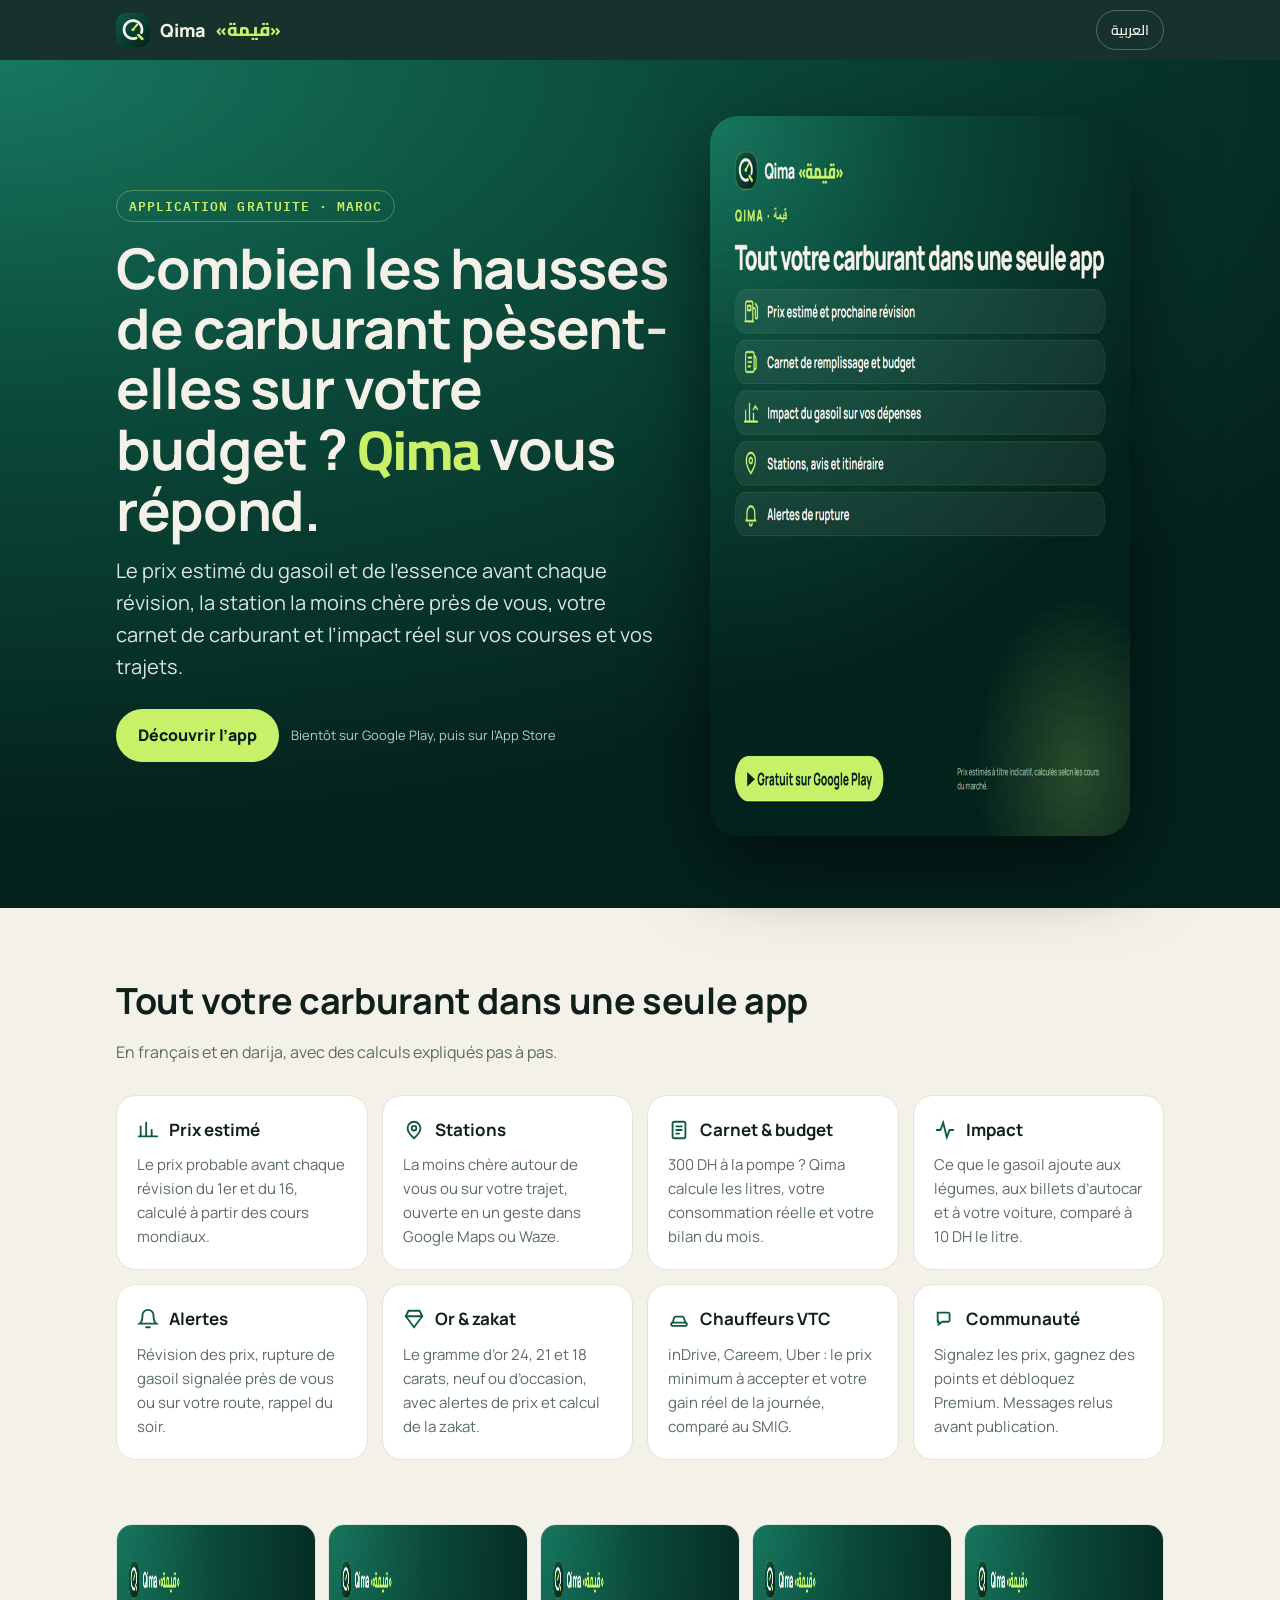
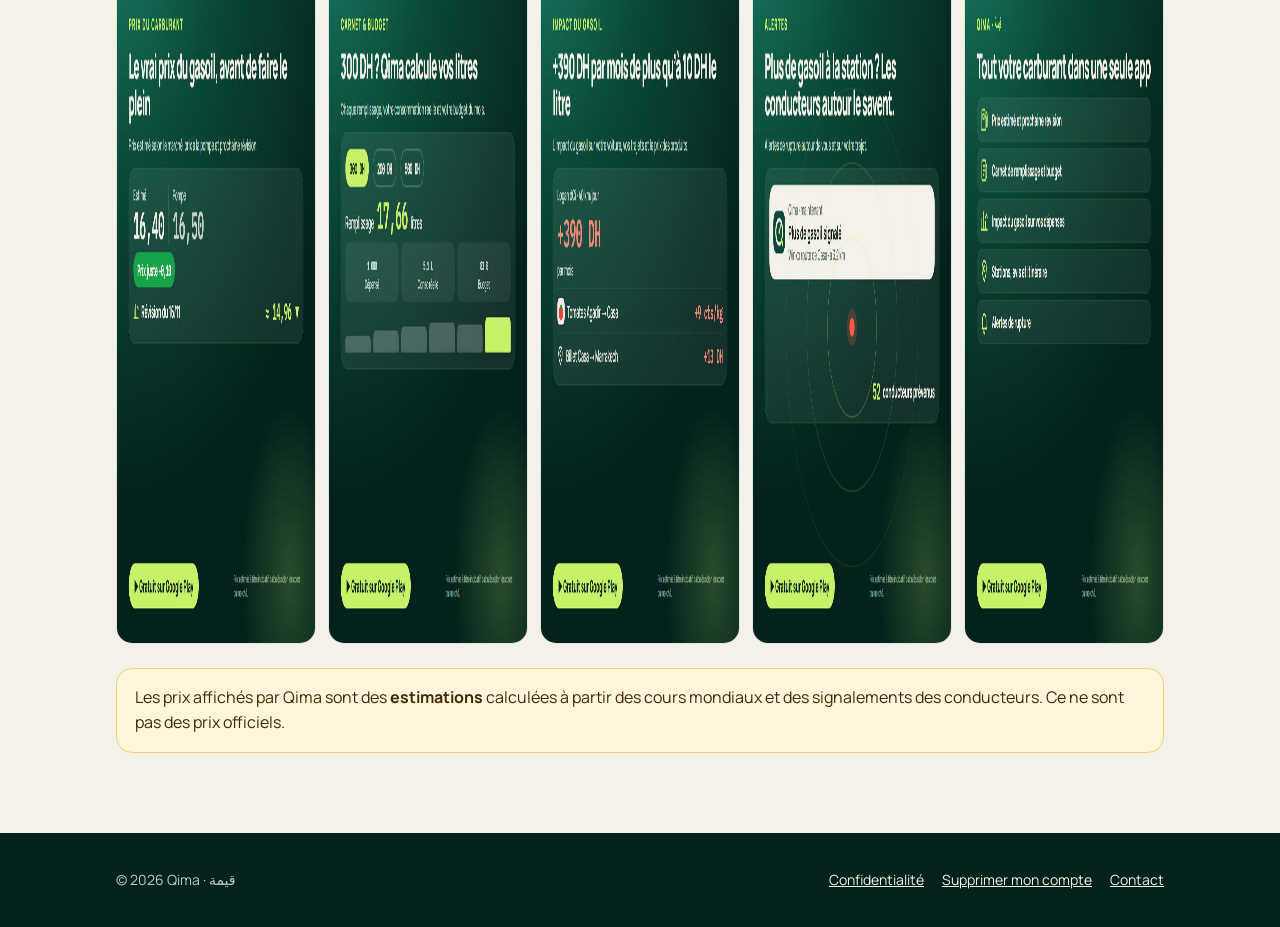
==== index.html @ 01ecdcae "Site Qima : accueil FR/AR, confidentialité, suppression de compte, app-ads.txt Co-Authored-By: Claud" ====
<!doctype html>
<html lang="fr" data-lang="fr">
<head>
  <meta charset="utf-8">
  <meta name="viewport" content="width=device-width, initial-scale=1">
  <title>Qima · قيمة — Carburant, budget et impact au Maroc</title>
  <meta name="description" content="Qima estime le prix du gasoil et de l’essence avant chaque révision, trouve la station la moins chère, suit votre carnet de carburant et mesure l’impact des hausses sur votre budget. Gratuit, en français et en darija.">
  <meta property="og:title" content="Qima · قيمة — شحال التأثير دالزيادات دالمحروقات على جيبك؟">
  <meta property="og:description" content="Prix estimé du carburant, stations les moins chères, carnet, budget, impact, or et zakat.">
  <meta property="og:image" content="assets/tout-fr.jpg">
  <link rel="icon" href="assets/icon.png">
  <link rel="preconnect" href="https://fonts.googleapis.com">
  <link rel="preconnect" href="https://fonts.gstatic.com" crossorigin>
  <link href="https://fonts.googleapis.com/css2?family=Cairo:wght@500;700;800&family=IBM+Plex+Mono:wght@600&family=Manrope:wght@500;700;800&display=swap" rel="stylesheet">
  <link rel="stylesheet" href="assets/style.css">
  <script src="assets/lang.js"></script>
</head>
<body>
  <header class="top">
    <div class="wrap">
      <a class="brand" href="./"><img src="assets/icon.png" alt="">Qima <span class="q">«قيمة»</span></a>
      <button class="lang" onclick="qimaToggleLang()"><span class="fr">العربية</span><span class="ar">Français</span></button>
    </div>
  </header>

  <main>
    <div class="hero">
      <div class="wrap">
        <div>
          <span class="kicker"><span class="fr">Application gratuite · Maroc</span><span class="ar">تطبيق مجاني · المغرب</span></span>
          <h1 class="fr">Combien les hausses de carburant pèsent-elles sur votre budget&nbsp;? <span class="q">Qima</span> vous répond.</h1>
          <h1 class="ar" dir="rtl">شحال التأثير دالزيادات دالمحروقات على جيبك؟ <span class="q">«قيمة»</span> كتجاوبك.</h1>
          <p class="lead fr">Le prix estimé du gasoil et de l’essence avant chaque révision, la station la moins chère près de vous, votre carnet de carburant et l’impact réel sur vos courses et vos trajets.</p>
          <p class="lead ar" dir="rtl">الثمن المقدّر ديال المازوط و الليصانص قبل كل مراجعة، أرخص سطاسيون قريبة منك، الدفتر ديال التعميرات، و التأثير الحقيقي على القضيان و السفر.</p>
          <div class="cta">
            <a class="btn" href="#fonctions"><span class="fr">Découvrir l’app</span><span class="ar">اكتشف التطبيق</span></a>
            <span class="soon"><span class="fr">Bientôt sur Google Play, puis sur l’App Store</span><span class="ar">قريباً على Google Play، و من بعد App Store</span></span>
          </div>
        </div>
        <figure>
          <img class="fr" src="assets/tout-fr.jpg" alt="Aperçu de l’application Qima" width="720" height="720">
          <img class="ar" src="assets/tout-darija.jpg" alt="معاينة تطبيق قيمة" width="720" height="720">
        </figure>
      </div>
    </div>

    <section id="fonctions">
      <div class="wrap">
        <h2 class="fr">Tout votre carburant dans une seule app</h2>
        <h2 class="ar" dir="rtl">كلشي على المازوط و الليصانص فتطبيق واحد</h2>
        <p class="sub fr">En français et en darija, avec des calculs expliqués pas à pas.</p>
        <p class="sub ar" dir="rtl">بالفرنسية و بالدارجة، و الحساب مشروح خطوة بخطوة.</p>
        <div class="grid">
          <div class="feat"><div class="ic"><svg width="22" height="22" viewBox="0 0 24 24" fill="none" stroke="currentColor" stroke-width="2" stroke-linecap="round"><path d="M4 19V8m6 11V4m6 15v-7m6 7H2"/></svg></div>
            <h3 class="fr">Prix estimé</h3><h3 class="ar">الثمن المقدّر</h3>
            <p class="fr">Le prix probable avant chaque révision du 1er et du 16, calculé à partir des cours mondiaux.</p><p class="ar">الثمن المحتمل قبل كل مراجعة (1 و 16)، محسوب من الأسعار العالمية.</p></div>
          <div class="feat"><div class="ic"><svg width="22" height="22" viewBox="0 0 24 24" fill="none" stroke="currentColor" stroke-width="2" stroke-linecap="round"><path d="M12 21s-7-6.2-7-11a7 7 0 0 1 14 0c0 4.8-7 11-7 11z"/><circle cx="12" cy="10" r="2.5"/></svg></div>
            <h3 class="fr">Stations</h3><h3 class="ar">السطاسيونات</h3>
            <p class="fr">La moins chère autour de vous ou sur votre trajet, ouverte en un geste dans Google Maps ou Waze.</p><p class="ar">أرخص وحدة قريبة منك ولا فالطريق، و كتحلها ف Google Maps ولا Waze.</p></div>
          <div class="feat"><div class="ic"><svg width="22" height="22" viewBox="0 0 24 24" fill="none" stroke="currentColor" stroke-width="2" stroke-linecap="round"><rect x="5" y="3" width="14" height="18" rx="2"/><path d="M9 8h6M9 12h6M9 16h3"/></svg></div>
            <h3 class="fr">Carnet & budget</h3><h3 class="ar">الدفتر و الميزانية</h3>
            <p class="fr">300 DH à la pompe ? Qima calcule les litres, votre consommation réelle et votre bilan du mois.</p><p class="ar">عمّرتي ب 300 درهم؟ «قيمة» كتحسب اللترات، الاستهلاك الحقيقي و حساب الشهر.</p></div>
          <div class="feat"><div class="ic"><svg width="22" height="22" viewBox="0 0 24 24" fill="none" stroke="currentColor" stroke-width="2" stroke-linecap="round"><path d="M3 12h4l3-8 4 16 3-8h4"/></svg></div>
            <h3 class="fr">Impact</h3><h3 class="ar">التأثير</h3>
            <p class="fr">Ce que le gasoil ajoute aux légumes, aux billets d’autocar et à votre voiture, comparé à 10 DH le litre.</p><p class="ar">شحال كيزيد المازوط فالخضرة، فتذاكر الكار و فالطوموبيل ديالك، مقارنة ب 10 دراهم.</p></div>
          <div class="feat"><div class="ic"><svg width="22" height="22" viewBox="0 0 24 24" fill="none" stroke="currentColor" stroke-width="2" stroke-linecap="round"><path d="M6 8a6 6 0 0 1 12 0c0 7 3 9 3 9H3s3-2 3-9"/><path d="M10 21h4"/></svg></div>
            <h3 class="fr">Alertes</h3><h3 class="ar">التنبيهات</h3>
            <p class="fr">Révision des prix, rupture de gasoil signalée près de vous ou sur votre route, rappel du soir.</p><p class="ar">مراجعة الأثمنة، سالا المازوط قريب منك ولا فالطريق، و تذكير فالليل.</p></div>
          <div class="feat"><div class="ic"><svg width="22" height="22" viewBox="0 0 24 24" fill="none" stroke="currentColor" stroke-width="2" stroke-linecap="round"><path d="M6 3h12l3 6-9 12L3 9z"/><path d="M3 9h18"/></svg></div>
            <h3 class="fr">Or & zakat</h3><h3 class="ar">الذهب و الزكاة</h3>
            <p class="fr">Le gramme d’or 24, 21 et 18 carats, neuf ou d’occasion, avec alertes de prix et calcul de la zakat.</p><p class="ar">ثمن الغرام 24، 21 و 18 قيراط، جديد ولا كسر، مع التنبيهات و حساب الزكاة.</p></div>
          <div class="feat"><div class="ic"><svg width="22" height="22" viewBox="0 0 24 24" fill="none" stroke="currentColor" stroke-width="2" stroke-linecap="round"><path d="M5 16l1.6-5.2A2 2 0 0 1 8.5 9.4h7a2 2 0 0 1 1.9 1.4L19 16"/><rect x="3.5" y="16" width="17" height="3.5" rx="1.2"/></svg></div>
            <h3 class="fr">Chauffeurs VTC</h3><h3 class="ar">سائقي VTC</h3>
            <p class="fr">inDrive, Careem, Uber : le prix minimum à accepter et votre gain réel de la journée, comparé au SMIG.</p><p class="ar">إندرايف، كريم، أوبر: أقل ثمن تقبل و الربح الحقيقي ديال النهار، مقارنة مع SMIG.</p></div>
          <div class="feat"><div class="ic"><svg width="22" height="22" viewBox="0 0 24 24" fill="none" stroke="currentColor" stroke-width="2" stroke-linecap="round"><path d="M4 5h11a2 2 0 0 1 2 2v6a2 2 0 0 1-2 2H9l-4 3v-3H4z"/></svg></div>
            <h3 class="fr">Communauté</h3><h3 class="ar">المجتمع</h3>
            <p class="fr">Signalez les prix, gagnez des points et débloquez Premium. Messages relus avant publication.</p><p class="ar">بلّغ على الثمن، ربح النقاط و خود Premium. الرسائل كتراجع قبل النشر.</p></div>
        </div>
      </div>
    </section>

    <section style="padding-top:0">
      <div class="wrap">
        <div class="gallery fr">
          <img src="assets/prix-fr.jpg" alt="Prix estimé" loading="lazy" width="720" height="720"><img src="assets/carnet-fr.jpg" alt="Carnet de carburant" loading="lazy" width="720" height="720"><img src="assets/impact-fr.jpg" alt="Impact" loading="lazy" width="720" height="720"><img src="assets/alertes-fr.jpg" alt="Alertes" loading="lazy" width="720" height="720"><img src="assets/tout-fr.jpg" alt="Toutes les fonctions" loading="lazy" width="720" height="720">
        </div>
        <div class="gallery ar">
          <img src="assets/prix-darija.jpg" alt="الثمن المقدّر" loading="lazy" width="720" height="720"><img src="assets/carnet-darija.jpg" alt="الدفتر" loading="lazy" width="720" height="720"><img src="assets/impact-darija.jpg" alt="التأثير" loading="lazy" width="720" height="720"><img src="assets/alertes-darija.jpg" alt="التنبيهات" loading="lazy" width="720" height="720"><img src="assets/tout-darija.jpg" alt="كلشي" loading="lazy" width="720" height="720">
        </div>
        <p class="note fr" style="margin-top:24px">Les prix affichés par Qima sont des <b>estimations</b> calculées à partir des cours mondiaux et des signalements des conducteurs. Ce ne sont pas des prix officiels.</p>
        <p class="note ar" dir="rtl" style="margin-top:24px">الأثمنة اللي كيعطي «قيمة» <b>تقديرية</b>، محسوبة من الأسعار العالمية و التبليغات ديال السائقين. ماشي أثمنة رسمية.</p>
      </div>
    </section>
  </main>

  <footer>
    <div class="wrap">
      <div>© 2026 Qima · قيمة</div>
      <nav>
        <a href="confidentialite.html"><span class="fr">Confidentialité</span><span class="ar">الخصوصية</span></a>
        <a href="suppression-compte.html"><span class="fr">Supprimer mon compte</span><span class="ar">حذف الحساب</span></a>
        <a href="mailto:qima.app2026@gmail.com">Contact</a>
      </nav>
    </div>
  </footer>
</body>
</html>
---- assets/style.css ----
:root {
  --deep: #04221c; --forest: #0b4a3a; --green: #0E5A45; --teal: #17775f;
  --lime: #C8F169; --cream: #F4F1E8; --ink: #0f1f1a; --mute: #5b6b65; --line: #dfe5df; --card: #ffffff; --bg: #F4F1E8;
}
@media (prefers-color-scheme: dark) {
  :root { --ink: #eef3ee; --mute: #a9b8b1; --line: #1f3b33; --card: #0d2a23; --bg: #061b16; }
}
* { box-sizing: border-box; }
html { -webkit-text-size-adjust: 100%; }
body { margin: 0; background: var(--bg); color: var(--ink); font: 16px/1.6 'Manrope', system-ui, sans-serif; }
[lang="ar"], [dir="rtl"] { font-family: 'Cairo', 'Manrope', system-ui, sans-serif; }
a { color: inherit; }
.wrap { max-width: 1080px; margin: 0 auto; padding: 0 16px; }

/* Langue : on n'affiche que le bloc de la langue choisie */
html[data-lang="fr"] .ar, html[data-lang="ar"] .fr { display: none !important; }

.top { position: sticky; top: 0; z-index: 10; background: color-mix(in srgb, var(--deep) 92%, transparent); backdrop-filter: blur(8px); color: var(--cream); }
.top .wrap { display: flex; align-items: center; justify-content: space-between; height: 60px; gap: 12px; }
.brand { display: flex; align-items: center; gap: 10px; font-weight: 800; text-decoration: none; font-size: 18px; }
.brand img { width: 34px; height: 34px; border-radius: 10px; }
.brand .q { font-family: 'Cairo', sans-serif; color: var(--lime); }
.lang { border: 1px solid #ffffff44; background: transparent; color: var(--cream); border-radius: 999px; padding: 6px 14px; font: 600 14px 'Cairo', 'Manrope', sans-serif; cursor: pointer; }

.hero { background: radial-gradient(120% 90% at 0% 0%, var(--teal) 0%, var(--forest) 45%, var(--deep) 100%); color: var(--cream); padding: 56px 0 72px; }
html[data-lang="ar"] .hero { background: radial-gradient(120% 90% at 100% 0%, var(--teal) 0%, var(--forest) 45%, var(--deep) 100%); }
.hero .wrap { display: grid; grid-template-columns: 1.1fr .9fr; gap: 40px; align-items: center; }
.kicker { display: inline-block; font: 600 13px 'IBM Plex Mono', monospace; letter-spacing: .08em; text-transform: uppercase; color: var(--lime); border: 1px solid #c8f16955; border-radius: 999px; padding: 4px 12px; }
h1 { font-size: clamp(32px, 5.5vw, 56px); line-height: 1.08; margin: 16px 0 14px; letter-spacing: -.02em; }
h1 .q { color: var(--lime); font-family: 'Cairo', sans-serif; }
.lead { font-size: clamp(17px, 2.2vw, 20px); color: #dce8e1; max-width: 34em; margin: 0 0 26px; }
.cta { display: flex; flex-wrap: wrap; gap: 12px; align-items: center; }
.btn { display: inline-flex; align-items: center; gap: 10px; background: var(--lime); color: var(--deep); text-decoration: none; font-weight: 800; padding: 14px 22px; border-radius: 999px; }
.btn.ghost { background: transparent; color: var(--cream); border: 1px solid #ffffff55; font-weight: 700; }
.soon { font-size: 13px; color: #b9cdc4; }
.hero figure { margin: 0; justify-self: center; }
.hero figure img { width: min(420px, 100%); border-radius: 28px; box-shadow: 0 30px 80px #0008; display: block; }

section { padding: 64px 0; }
h2 { font-size: clamp(26px, 3.6vw, 36px); margin: 0 0 10px; letter-spacing: -.01em; }
.sub { color: var(--mute); margin: 0 0 30px; max-width: 42em; }
.grid { display: grid; grid-template-columns: repeat(4, 1fr); gap: 14px; }
.feat { background: var(--card); border: 1px solid var(--line); border-radius: 20px; padding: 20px; }
.feat { display: grid; grid-template-columns: auto 1fr; column-gap: 10px; align-items: center; }
.feat .ic { color: var(--green); display: grid; place-items: center; }
@media (prefers-color-scheme: dark) { .feat .ic { color: var(--lime); } }
.feat h3 { margin: 0; font-size: 17px; }
.feat p { grid-column: 1 / -1; margin: 10px 0 0; color: var(--mute); font-size: 15px; }

.gallery { display: grid; grid-template-columns: repeat(5, 1fr); gap: 12px; }
.gallery img { width: 100%; border-radius: 16px; display: block; border: 1px solid var(--line); }

.note { background: #fff4dc; border: 1px solid #f3cf7a; border-radius: 16px; padding: 16px 18px; color: #3d2a05; }
@media (prefers-color-scheme: dark) { .note { background: #2e2410; border-color: #6b5420; color: #f8e7c0; } }

footer { background: var(--deep); color: #b9cdc4; padding: 36px 0; font-size: 14px; }
footer .wrap { display: flex; flex-wrap: wrap; justify-content: space-between; gap: 16px; }
footer nav { display: flex; flex-wrap: wrap; gap: 18px; }
footer a { color: var(--cream); }

/* Pages de texte (confidentialité, suppression) */
.doc { max-width: 820px; margin: 0 auto; padding: 40px 16px 64px; }
.doc h1 { font-size: clamp(28px, 4vw, 40px); color: var(--ink); }
.doc h2 { font-size: 22px; margin-top: 34px; }
.doc table { width: 100%; border-collapse: collapse; font-size: 14.5px; display: block; overflow-x: auto; }
.doc th, .doc td { text-align: start; vertical-align: top; padding: 10px; border-bottom: 1px solid var(--line); }
.doc th { font-size: 13px; text-transform: uppercase; letter-spacing: .04em; color: var(--mute); }
.doc .meta { color: var(--mute); }
.doc .box { background: var(--card); border: 1px solid var(--line); border-radius: 16px; padding: 18px; }

@media (max-width: 860px) {
  .hero .wrap { grid-template-columns: 1fr; }
  .hero figure { order: -1; }
  .hero figure img { width: min(300px, 80vw); }
  .grid { grid-template-columns: repeat(2, 1fr); }
  .gallery { grid-template-columns: repeat(2, 1fr); }
}
@media (max-width: 480px) { .grid { grid-template-columns: 1fr; } }
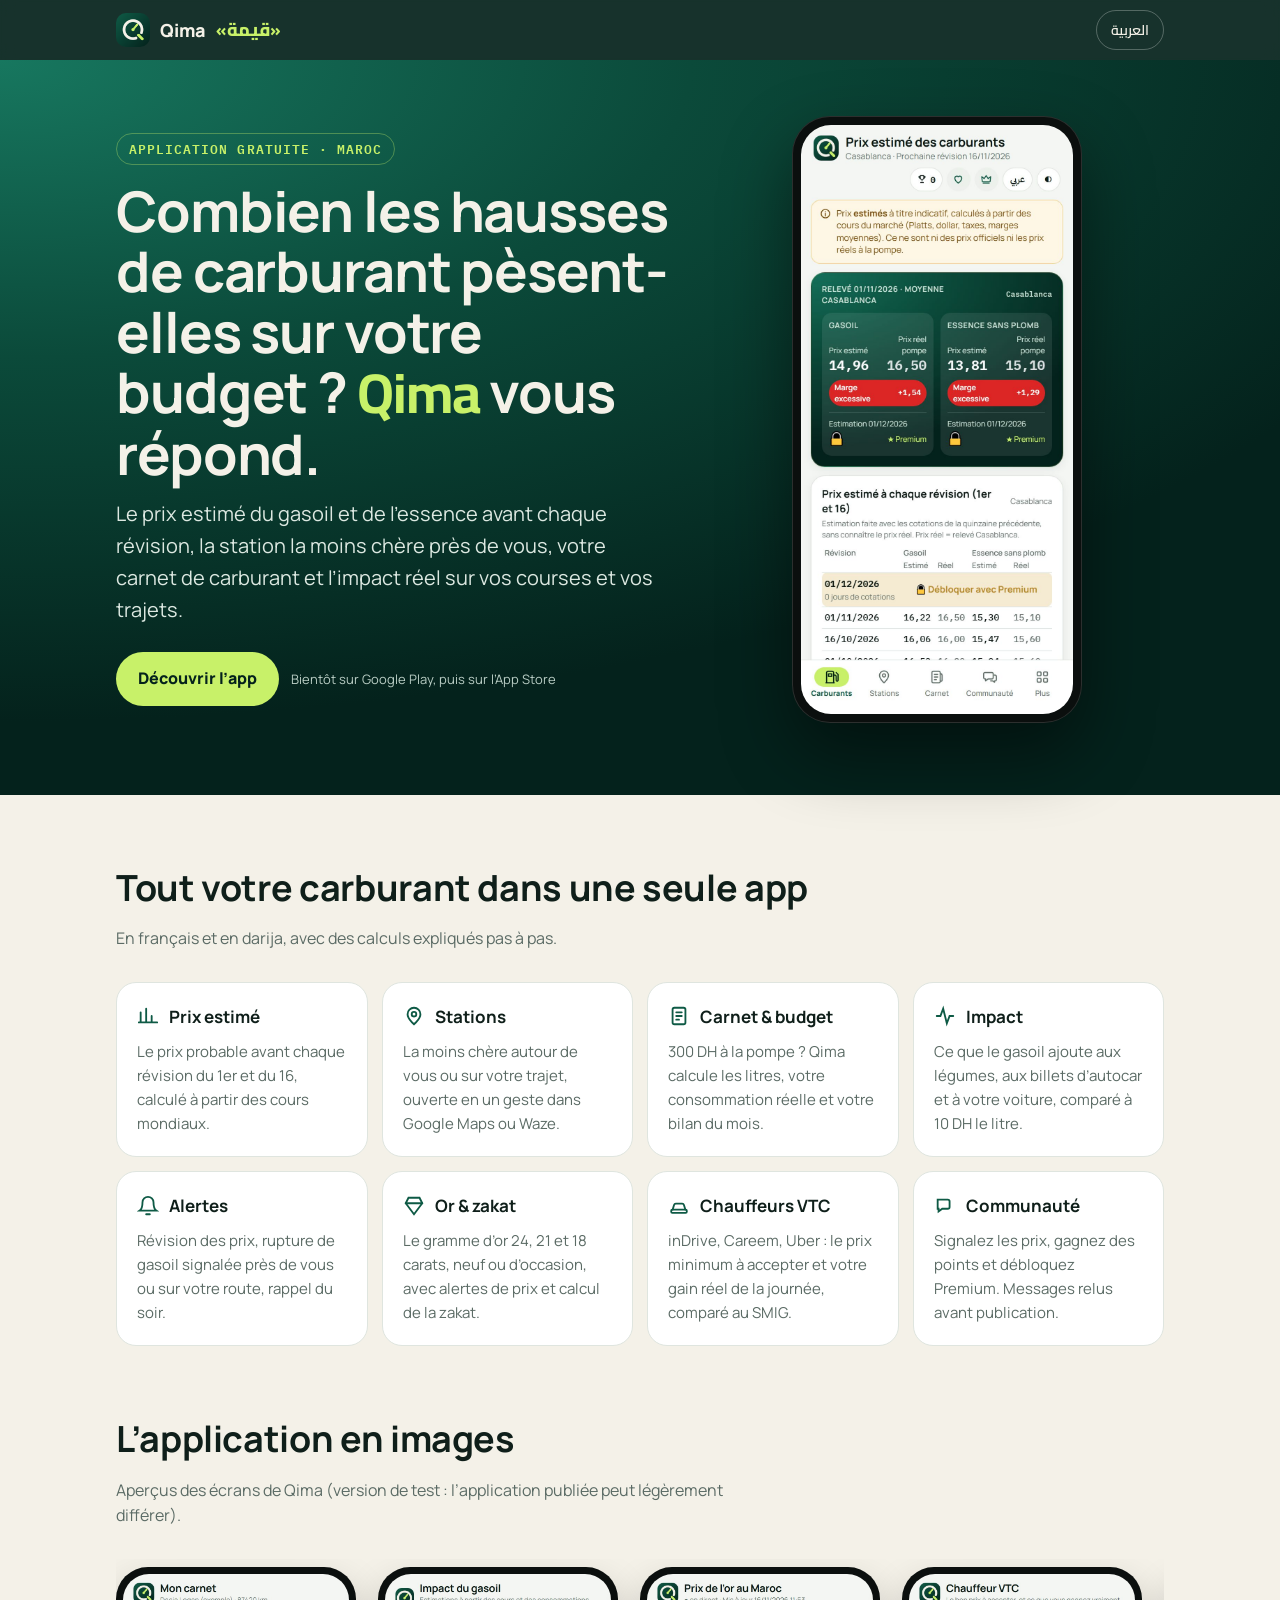
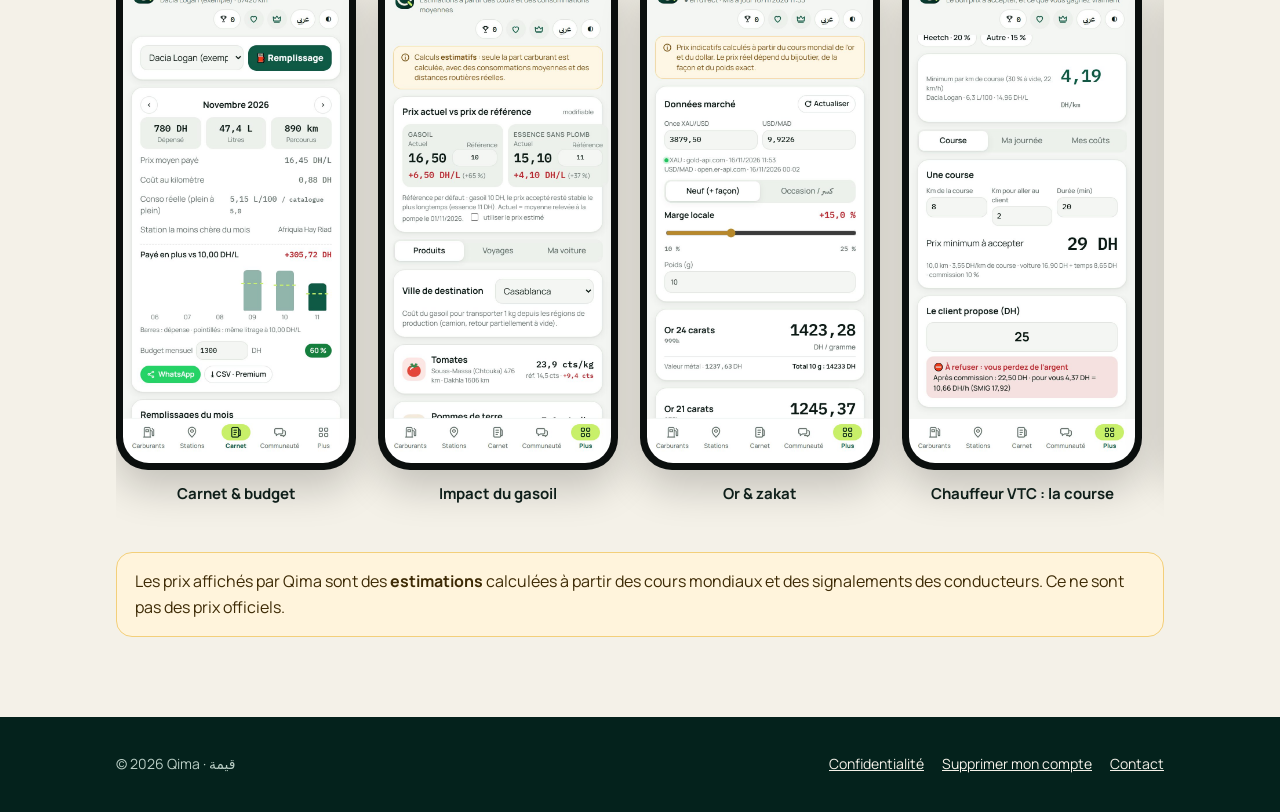
==== commit f8ef575c: "Site : vraies captures des écrans de l'app (cadre téléphone), outil de capture Co-Authored-By: Claud" ====
--- a/index.html
+++ b/index.html
@@ -37,9 +37,9 @@
             <span class="soon"><span class="fr">Bientôt sur Google Play, puis sur l’App Store</span><span class="ar">قريباً على Google Play، و من بعد App Store</span></span>
           </div>
         </div>
-        <figure>
-          <img class="fr" src="assets/tout-fr.jpg" alt="Aperçu de l’application Qima" width="720" height="720">
-          <img class="ar" src="assets/tout-darija.jpg" alt="معاينة تطبيق قيمة" width="720" height="720">
+        <figure class="phone">
+          <img class="fr" src="assets/screens/carburants-fr.jpg" alt="Écran Carburants de Qima : prix estimé et prix pompe" width="390" height="844">
+          <img class="ar" src="assets/screens/carburants-ar.jpg" alt="شاشة المحروقات فقيمة" width="390" height="844">
         </figure>
       </div>
     </div>
@@ -81,11 +81,25 @@
 
     <section style="padding-top:0">
       <div class="wrap">
-        <div class="gallery fr">
-          <img src="assets/prix-fr.jpg" alt="Prix estimé" loading="lazy" width="720" height="720"><img src="assets/carnet-fr.jpg" alt="Carnet de carburant" loading="lazy" width="720" height="720"><img src="assets/impact-fr.jpg" alt="Impact" loading="lazy" width="720" height="720"><img src="assets/alertes-fr.jpg" alt="Alertes" loading="lazy" width="720" height="720"><img src="assets/tout-fr.jpg" alt="Toutes les fonctions" loading="lazy" width="720" height="720">
+        <h2 class="fr">L’application en images</h2>
+        <h2 class="ar" dir="rtl">التطبيق بالصور</h2>
+        <p class="sub fr">Aperçus des écrans de Qima (version de test : l’application publiée peut légèrement différer).</p>
+        <p class="sub ar" dir="rtl">شاشات «قيمة» (نسخة تجريبية: التطبيق النهائي يقدر يختلف شوية).</p>
+        <div class="shots fr">
+          <figure class="shot"><div class="phone"><img src="assets/screens/carnet-fr.jpg" alt="Carnet & budget" loading="lazy" width="390" height="844"></div><figcaption>Carnet & budget</figcaption></figure>
+          <figure class="shot"><div class="phone"><img src="assets/screens/impact-fr.jpg" alt="Impact du gasoil" loading="lazy" width="390" height="844"></div><figcaption>Impact du gasoil</figcaption></figure>
+          <figure class="shot"><div class="phone"><img src="assets/screens/or-fr.jpg" alt="Or & zakat" loading="lazy" width="390" height="844"></div><figcaption>Or & zakat</figcaption></figure>
+          <figure class="shot"><div class="phone"><img src="assets/screens/chauffeur-fr.jpg" alt="Chauffeur VTC : la course" loading="lazy" width="390" height="844"></div><figcaption>Chauffeur VTC : la course</figcaption></figure>
+          <figure class="shot"><div class="phone"><img src="assets/screens/journee-fr.jpg" alt="Chauffeur VTC : ma journée" loading="lazy" width="390" height="844"></div><figcaption>Chauffeur VTC : ma journée</figcaption></figure>
+          <figure class="shot"><div class="phone"><img src="assets/screens/communaute-fr.jpg" alt="Communauté" loading="lazy" width="390" height="844"></div><figcaption>Communauté</figcaption></figure>
         </div>
-        <div class="gallery ar">
-          <img src="assets/prix-darija.jpg" alt="الثمن المقدّر" loading="lazy" width="720" height="720"><img src="assets/carnet-darija.jpg" alt="الدفتر" loading="lazy" width="720" height="720"><img src="assets/impact-darija.jpg" alt="التأثير" loading="lazy" width="720" height="720"><img src="assets/alertes-darija.jpg" alt="التنبيهات" loading="lazy" width="720" height="720"><img src="assets/tout-darija.jpg" alt="كلشي" loading="lazy" width="720" height="720">
+        <div class="shots ar" dir="rtl">
+          <figure class="shot"><div class="phone"><img src="assets/screens/carnet-ar.jpg" alt="الدفتر و الميزانية" loading="lazy" width="390" height="844"></div><figcaption>الدفتر و الميزانية</figcaption></figure>
+          <figure class="shot"><div class="phone"><img src="assets/screens/impact-ar.jpg" alt="تأثير المازوط" loading="lazy" width="390" height="844"></div><figcaption>تأثير المازوط</figcaption></figure>
+          <figure class="shot"><div class="phone"><img src="assets/screens/or-ar.jpg" alt="الذهب و الزكاة" loading="lazy" width="390" height="844"></div><figcaption>الذهب و الزكاة</figcaption></figure>
+          <figure class="shot"><div class="phone"><img src="assets/screens/chauffeur-ar.jpg" alt="سائق VTC: الكورسة" loading="lazy" width="390" height="844"></div><figcaption>سائق VTC: الكورسة</figcaption></figure>
+          <figure class="shot"><div class="phone"><img src="assets/screens/journee-ar.jpg" alt="سائق VTC: النهار" loading="lazy" width="390" height="844"></div><figcaption>سائق VTC: النهار</figcaption></figure>
+          <figure class="shot"><div class="phone"><img src="assets/screens/communaute-ar.jpg" alt="المجتمع" loading="lazy" width="390" height="844"></div><figcaption>المجتمع</figcaption></figure>
         </div>
         <p class="note fr" style="margin-top:24px">Les prix affichés par Qima sont des <b>estimations</b> calculées à partir des cours mondiaux et des signalements des conducteurs. Ce ne sont pas des prix officiels.</p>
         <p class="note ar" dir="rtl" style="margin-top:24px">الأثمنة اللي كيعطي «قيمة» <b>تقديرية</b>، محسوبة من الأسعار العالمية و التبليغات ديال السائقين. ماشي أثمنة رسمية.</p>
--- a/assets/style.css
+++ b/assets/style.css
@@ -34,7 +34,7 @@
 .btn.ghost { background: transparent; color: var(--cream); border: 1px solid #ffffff55; font-weight: 700; }
 .soon { font-size: 13px; color: #b9cdc4; }
 .hero figure { margin: 0; justify-self: center; }
-.hero figure img { width: min(420px, 100%); border-radius: 28px; box-shadow: 0 30px 80px #0008; display: block; }
+.hero figure img { width: 100%; display: block; }
 
 section { padding: 64px 0; }
 h2 { font-size: clamp(26px, 3.6vw, 36px); margin: 0 0 10px; letter-spacing: -.01em; }
@@ -47,8 +47,14 @@
 .feat h3 { margin: 0; font-size: 17px; }
 .feat p { grid-column: 1 / -1; margin: 10px 0 0; color: var(--mute); font-size: 15px; }
 
-.gallery { display: grid; grid-template-columns: repeat(5, 1fr); gap: 12px; }
-.gallery img { width: 100%; border-radius: 16px; display: block; border: 1px solid var(--line); }
+/* Cadre de téléphone pour les captures de l'app */
+.phone { width: 290px; max-width: 100%; border-radius: 38px; padding: 9px; background: #0b0f0e; box-shadow: 0 30px 70px #0007, inset 0 0 0 1px #ffffff22; }
+.phone img { border-radius: 30px; width: 100%; height: auto; display: block; }
+.shots { display: grid; grid-auto-flow: column; grid-auto-columns: 240px; gap: 22px; overflow-x: auto; padding: 8px 4px 22px; scroll-snap-type: x mandatory; }
+.shot { margin: 0; scroll-snap-align: start; }
+.shot .phone { width: 100%; border-radius: 32px; padding: 7px; box-shadow: 0 18px 40px #0003; }
+.shot .phone img { border-radius: 26px; }
+.shot figcaption { text-align: center; font-weight: 700; margin-top: 12px; font-size: 15px; }
 
 .note { background: #fff4dc; border: 1px solid #f3cf7a; border-radius: 16px; padding: 16px 18px; color: #3d2a05; }
 @media (prefers-color-scheme: dark) { .note { background: #2e2410; border-color: #6b5420; color: #f8e7c0; } }
@@ -73,6 +79,7 @@
   .hero figure { order: -1; }
   .hero figure img { width: min(300px, 80vw); }
   .grid { grid-template-columns: repeat(2, 1fr); }
-  .gallery { grid-template-columns: repeat(2, 1fr); }
+  .hero .phone { width: 250px; }
+  .shots { grid-auto-columns: 210px; }
 }
 @media (max-width: 480px) { .grid { grid-template-columns: 1fr; } }
